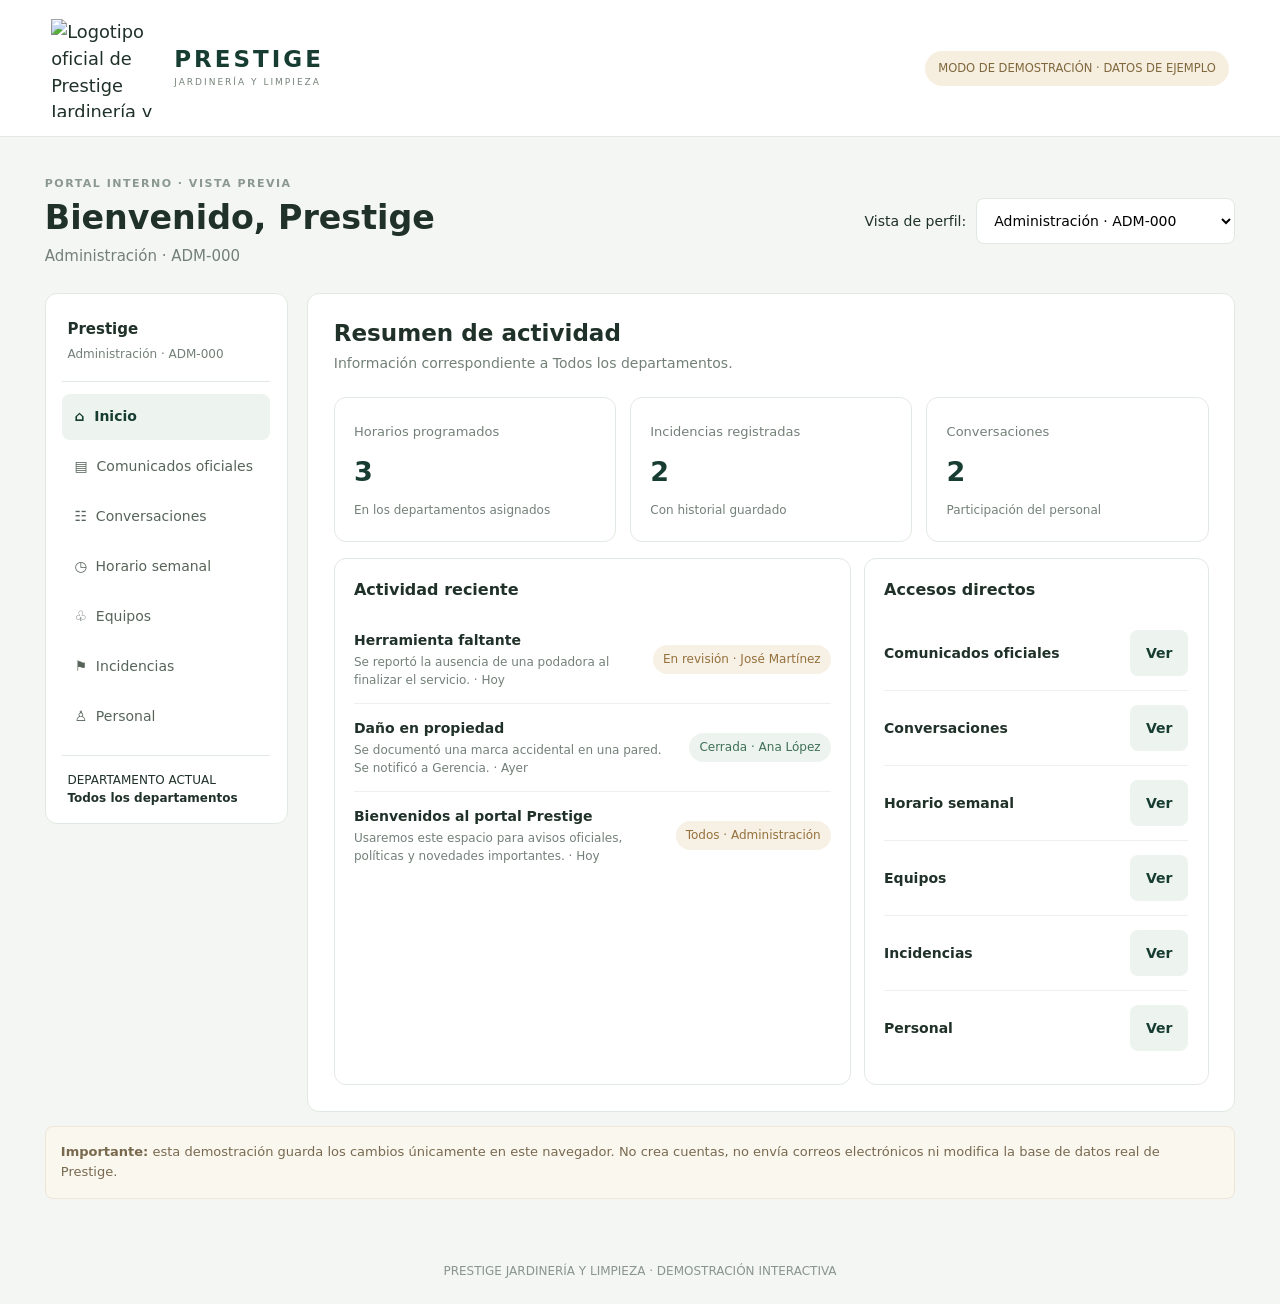
==== demo.html @ c3194d5d "Registrar historial de cambios del horario semanal" ====
<!doctype html>
<html lang="es">
<head>
<meta charset="utf-8"><meta name="viewport" content="width=device-width,initial-scale=1">
<meta name="theme-color" content="#173d32">
<link rel="manifest" href="./manifest.webmanifest">
<link rel="icon" type="image/svg+xml" href="./assets/icon.svg">
<link rel="shortcut icon" type="image/svg+xml" href="./assets/icon.svg">
<link rel="apple-touch-icon" href="./assets/icon.svg"><title>Prestige | Demostración interactiva</title>
<style>
.brand-lockup{display:flex;align-items:center;gap:13px;min-width:0}.brand-logo{display:block;width:clamp(110px,8vw,125px);height:clamp(98px,7.2vw,112px);object-fit:contain;flex:0 0 auto}.brand-copy{min-width:0}.brand-copy .brand-name{display:block;font-weight:850;letter-spacing:3px;color:var(--g);font-size:23px;line-height:1.1}.brand-copy small{display:block;font-size:9px;letter-spacing:2px;color:#758278;margin-top:4px}@media(max-width:480px){.brand-lockup{gap:9px}.brand-logo{width:80px;height:74px}.brand-copy .brand-name{font-size:18px;letter-spacing:2px}.brand-copy small{font-size:8px;letter-spacing:1.3px}}
:root{font-family:Inter,system-ui,-apple-system,sans-serif;color:#203129;background:#f3f6f2;--g:#173d32;--g2:#2c604d;--line:#e2e9e2;--muted:#738078}*{box-sizing:border-box}body{margin:0}.top{background:white;border-bottom:1px solid var(--line);padding:15px 4vw;display:flex;align-items:center;justify-content:space-between;gap:15px;position:sticky;top:0;z-index:3}.brand{font-weight:850;letter-spacing:3px;color:var(--g);font-size:21px}.brand small{display:block;font-size:8px;letter-spacing:2px;color:#758278;margin-top:3px}.demo{font-size:11px;color:#80683e;background:#f6efdf;border-radius:20px;padding:8px 12px}.wrap{max-width:1400px;margin:auto;padding:28px 4vw}.hero{display:flex;justify-content:space-between;align-items:center;gap:15px;margin-bottom:22px}.eyebrow{font-size:10px;letter-spacing:1.8px;color:#8b988f;font-weight:750}.hero h1{font-size:clamp(24px,4vw,34px);margin:7px 0}.sub{color:var(--muted);font-size:13px}.profile{display:flex;gap:8px;align-items:center}.profile select,button,input,textarea{font:inherit}.profile select{padding:10px;border:1px solid var(--line);border-radius:8px;background:white}.layout{display:grid;grid-template-columns:230px 1fr;gap:18px}.side,.main,.card{background:white;border:1px solid var(--line);border-radius:12px}.side{padding:15px;height:max-content;position:sticky;top:85px}.person{padding:8px 5px 18px;border-bottom:1px solid var(--line);margin-bottom:12px}.person b,.person small{display:block}.person small{color:var(--muted);font-size:11px;margin-top:4px}.nav{display:grid;gap:4px}.nav button{border:0;background:white;text-align:left;padding:11px;border-radius:8px;color:#56645a;cursor:pointer;font-size:12px}.nav button.active,.nav button:hover{background:#edf3ee;color:var(--g);font-weight:700}.sidefoot{border-top:1px solid var(--line);padding:15px 5px 0;margin-top:15px;font-size:11px}.main{padding:24px;min-height:620px}.head{display:flex;justify-content:space-between;align-items:flex-start;gap:12px;margin-bottom:20px}.head h2{font-size:21px;margin:0 0 5px}.head p{font-size:12px;color:var(--muted);margin:0}.btn{border:0;border-radius:8px;padding:10px 14px;background:var(--g);color:white;cursor:pointer;font-size:12px;font-weight:650}.btn.alt{background:#edf3ee;color:var(--g)}.stats{display:grid;grid-template-columns:repeat(3,1fr);gap:12px;margin-bottom:15px}.stat,.card{padding:17px}.stat small{font-size:11px;color:var(--muted)}.stat strong{display:block;font-size:27px;margin:8px 0 3px;color:var(--g)}.stat span{font-size:10px;color:var(--muted)}.grid{display:grid;grid-template-columns:1.2fr .8fr;gap:13px}.card h3{font-size:13px;margin:0 0 13px}.row{padding:12px 0;border-top:1px solid #edf1ed;font-size:12px;display:flex;justify-content:space-between;gap:12px;align-items:center}.row:first-of-type{border-top:0}.row small{display:block;color:var(--muted);font-size:10px;margin-top:4px}.tag{font-size:10px;background:#edf3ee;color:#3e7056;border-radius:20px;padding:5px 8px;white-space:nowrap}.tag.gold{background:#f7f0e4;color:#94713d}.notice{padding:13px;background:#faf7ef;border:1px solid #eee6d7;border-radius:8px;color:#78694f;font-size:11px;line-height:1.5;margin-top:14px}.empty{padding:30px;text-align:center;color:var(--muted);border:1px dashed var(--line);border-radius:9px;font-size:12px}.table{width:100%;border-collapse:collapse;font-size:12px}.table th,.table td{text-align:left;padding:12px 8px;border-bottom:1px solid var(--line)}.table th{font-size:10px;color:var(--muted)}.modal{position:fixed;inset:0;background:#14271e77;display:none;place-items:center;padding:18px;z-index:5}.modal.show{display:grid}.dialog{width:min(520px,100%);background:white;border-radius:14px;padding:22px;max-height:90vh;overflow:auto}.dialog h3{margin:0 0 15px}.field{display:grid;gap:6px;margin:12px 0}.field label{font-size:11px;font-weight:700}.field input,.field select,.field textarea{padding:11px;border:1px solid var(--line);border-radius:8px;width:100%;background:white}.field textarea{min-height:90px}.actions{display:flex;justify-content:flex-end;gap:8px;margin-top:18px}.hint{font-size:10px;color:var(--muted)}.announcement-image{display:block;width:min(100%,520px);max-height:320px;object-fit:contain;object-position:left center;border-radius:9px;margin-top:10px;border:1px solid var(--line)}.mobilebar{display:none}footer{text-align:center;color:#89958d;font-size:10px;padding:24px}
@media(max-width:800px){.layout{grid-template-columns:1fr}.side{position:static;padding:10px}.person,.sidefoot{display:none}.nav{display:flex;overflow:auto}.nav button{white-space:nowrap}.main{padding:17px}.grid{grid-template-columns:1fr}.hero{align-items:flex-start;flex-direction:column}.profile{width:100%;flex-wrap:wrap}.profile select{flex:1}.stats{gap:7px}.stat{padding:12px}.stat strong{font-size:22px}}
@media(max-width:480px){.top{padding:13px 17px}.brand{font-size:18px}.wrap{padding:20px 12px}.stats{grid-template-columns:1fr 1fr}.stats .stat:last-child{grid-column:span 2}.head{flex-direction:column}.head .btn{width:100%}.table{min-width:560px}.tablebox{overflow:auto}}

/* Ajustes de experiencia móvil */
html{width:100%;overflow-x:hidden;scroll-behavior:smooth}
body{width:100%;min-width:320px;overflow-x:hidden;-webkit-text-size-adjust:100%}
button,select,input,textarea{touch-action:manipulation}
button,.btn,.nav button,select{min-height:42px}
.wrap,.layout,.main,.side,.card,.grid,.stats{min-width:0}
.main{overflow:hidden}
.tablebox{max-width:100%;overflow-x:auto;-webkit-overflow-scrolling:touch}
.table{white-space:nowrap}
@media(max-width:800px){
 .top{padding:12px 18px;min-height:62px}
 .demo{font-size:9px;padding:7px 9px;text-align:center;line-height:1.25}
 .wrap{padding:20px 16px}
 .hero{gap:14px;margin-bottom:16px}
 .hero>div:first-child{min-width:0}
 .hero h1{font-size:clamp(23px,6vw,30px);line-height:1.15}
 .sub{font-size:12px;line-height:1.45}
 .profile{display:grid;grid-template-columns:auto minmax(0,1fr);gap:7px;width:100%}
 .profile label{font-size:12px;font-weight:650}
 .profile select{width:100%;min-width:0;min-height:44px}
 .layout{display:flex;flex-direction:column;gap:12px}
 .side{position:sticky;top:61px;z-index:2;padding:8px;border-radius:10px;box-shadow:0 3px 12px #173d3210}
 .nav{display:flex;gap:6px;overflow-x:auto;overflow-y:hidden;padding:1px 1px 4px;scrollbar-width:none;-webkit-overflow-scrolling:touch;overscroll-behavior-x:contain}
 .nav::-webkit-scrollbar{display:none}
 .nav button{flex:0 0 auto;white-space:nowrap;padding:10px 12px;min-height:42px;font-size:12px;scroll-snap-align:start}
 .main{padding:17px;border-radius:10px;min-height:0}
 .head{gap:10px;margin-bottom:16px}
 .head h2{font-size:19px;line-height:1.25}
 .head p{line-height:1.45}
 .stats{grid-template-columns:repeat(2,minmax(0,1fr));gap:8px}
 .stat{padding:13px;min-width:0}
 .stat strong{font-size:23px}
 .grid{grid-template-columns:minmax(0,1fr);gap:10px}
 .card{padding:14px}
 .row{align-items:flex-start;flex-wrap:wrap}
 .notice{line-height:1.55}
}
@media(max-width:480px){
 .top{gap:8px;padding:10px 13px;min-height:58px}
 .brand{font-size:17px;letter-spacing:2px;white-space:nowrap}
 .brand small{font-size:7px;letter-spacing:1.4px}
 .demo{max-width:148px;font-size:8px;letter-spacing:.1px}
 .wrap{padding:16px 11px}
 .eyebrow{font-size:9px;letter-spacing:1.3px}
 .hero h1{font-size:24px}
 .profile{grid-template-columns:1fr;gap:5px}
 .profile select{font-size:13px}
 .side{top:57px;padding:7px}
 .nav button{font-size:11px;padding:9px 11px;min-height:40px}
 .main{padding:14px}
 .head{flex-direction:column;align-items:stretch}
 .head .btn{width:100%;min-height:44px}
 .stats{grid-template-columns:repeat(2,minmax(0,1fr))}
 .stats .stat:last-child{grid-column:1/-1}
 .stat strong{font-size:21px}
 .stat small,.stat span{font-size:10px}
 .card h3{font-size:13px}
 .row{font-size:12px;gap:8px}
 .tag{white-space:normal;text-align:center}
 .empty{padding:22px 13px;line-height:1.5}
 .dialog{padding:17px;max-height:88dvh}
 .field input,.field select,.field textarea{font-size:16px;min-height:44px}
 .actions{position:sticky;bottom:-17px;background:white;padding:10px 0 2px;flex-wrap:wrap}
 .actions button{flex:1;min-height:44px}
 footer{padding:18px 12px;line-height:1.5}
}
@media(max-width:360px){
 .brand-logo{width:70px;height:66px}
 .demo{max-width:122px}
 .brand{font-size:15px}
 .wrap{padding-left:9px;padding-right:9px}
 .main{padding:12px}
 .stat{padding:11px}
 .nav button{padding:8px 10px}
}

/* Tipografía fluida y distribución adaptable en todos los dispositivos */
:root{font-size:clamp(16px,calc(15px + .22vw),19px)}
body{font-size:1rem;line-height:1.5}
.top{padding:clamp(14px,1.5vw,22px) clamp(18px,4vw,64px)}
.brand{font-size:clamp(21px,1.8vw,27px);letter-spacing:clamp(2px,.25vw,3px)}
.brand small{font-size:clamp(9px,.75vw,11px);letter-spacing:clamp(1.2px,.15vw,2px)}
.demo{font-size:clamp(11px,.9vw,13px);padding:9px 13px}
.wrap{width:min(100%,1680px);padding:clamp(22px,3vw,48px) clamp(16px,3.5vw,56px);margin-inline:auto}
.eyebrow{font-size:clamp(11px,.85vw,13px);letter-spacing:1.5px}
.hero{gap:clamp(16px,2vw,28px);margin-bottom:clamp(20px,2vw,30px)}
.hero h1{font-size:clamp(28px,2.6vw,42px);line-height:1.15}
.sub{font-size:clamp(15px,1.05vw,17px);line-height:1.5}
.profile{gap:10px}
.profile label{font-size:clamp(14px,.95vw,16px)}
.profile select{font-size:clamp(14px,.95vw,16px);padding:11px 13px;min-height:46px}
.layout{grid-template-columns:minmax(220px,clamp(230px,19vw,290px)) minmax(0,1fr);gap:clamp(14px,1.5vw,24px)}
.side{padding:clamp(14px,1.3vw,20px);top:90px}
.person b{font-size:clamp(15px,1vw,17px)}
.person small,.sidefoot{font-size:clamp(12px,.85vw,14px)}
.nav button{font-size:clamp(14px,.95vw,16px);padding:12px;min-height:46px}
.main{padding:clamp(20px,2vw,32px);min-height:620px}
.head{margin-bottom:clamp(18px,1.8vw,26px)}
.head h2{font-size:clamp(23px,1.8vw,30px);line-height:1.25}
.head p{font-size:clamp(14px,1vw,16px);line-height:1.5}
.btn{font-size:clamp(14px,.95vw,16px);padding:11px 16px;min-height:46px}
.stats{gap:clamp(10px,1.1vw,16px);margin-bottom:clamp(14px,1.2vw,20px)}
.stat,.card{padding:clamp(15px,1.5vw,23px)}
.stat small{font-size:clamp(13px,.9vw,15px)}
.stat strong{font-size:clamp(27px,2vw,36px)}
.stat span{font-size:clamp(12px,.82vw,14px);line-height:1.4}
.card h3{font-size:clamp(16px,1.1vw,19px);margin-bottom:14px}
.row{font-size:clamp(14px,.98vw,16px);padding:14px 0;line-height:1.45}
.row small{font-size:clamp(12px,.85vw,14px);line-height:1.45}
.tag{font-size:clamp(12px,.82vw,14px);padding:6px 10px}
.notice{font-size:clamp(13px,.9vw,15px);line-height:1.6;padding:15px}
.empty{font-size:clamp(14px,.95vw,16px);line-height:1.55}
.table{font-size:clamp(14px,.95vw,16px)}
.table th{font-size:clamp(12px,.82vw,14px)}
.table th,.table td{padding:13px 10px}
.field label{font-size:clamp(13px,.9vw,15px)}
.field input,.field select,.field textarea{font-size:16px;min-height:46px;padding:12px}
.hint{font-size:12px}
.dialog{padding:clamp(20px,2vw,30px)}
.dialog h3{font-size:clamp(20px,1.5vw,25px)}
footer{font-size:12px;line-height:1.5}
@media(min-width:1400px){.layout{grid-template-columns:280px minmax(0,1fr)}.main{padding:32px}.grid{gap:18px}}
@media(max-width:800px){
 .wrap{padding:22px 18px}.layout{display:flex;flex-direction:column;gap:13px}
 .side{top:61px;padding:9px}.nav button{font-size:14px;min-height:44px;padding:10px 13px}
 .main{padding:clamp(17px,3vw,24px)}.hero h1{font-size:clamp(27px,5vw,34px)}
 .sub{font-size:15px}.head h2{font-size:clamp(22px,4vw,27px)}.head p{font-size:14px}
 .stats{gap:10px}.stat{padding:15px}.stat small{font-size:13px}
 .stat strong{font-size:clamp(25px,4vw,31px)}.stat span{font-size:12px}
 .grid{grid-template-columns:minmax(0,1fr);gap:12px}.card h3{font-size:16px}
 .row{font-size:14px}.row small{font-size:13px}.notice{font-size:14px}
}
@media(max-width:480px){
 .top{padding:11px 13px;min-height:60px}.brand{font-size:18px}.brand small{font-size:8px}
 .demo{font-size:10px;max-width:155px;padding:7px 9px}.wrap{padding:18px 12px}
 .hero h1{font-size:27px}.eyebrow{font-size:10px}.sub{font-size:15px}
 .profile label{font-size:14px}.profile select{font-size:16px;min-height:46px}
 .side{top:59px}.nav button{font-size:13px;min-height:44px;padding:9px 12px}
 .main{padding:16px}.head h2{font-size:23px}.head p{font-size:14px}
 .btn{font-size:14px;min-height:46px}.stats{grid-template-columns:repeat(2,minmax(0,1fr))}
 .stats .stat:last-child{grid-column:1/-1}.stat{padding:14px}
 .stat small{font-size:13px}.stat strong{font-size:26px}.stat span{font-size:12px}
 .card{padding:15px}.card h3{font-size:16px}.row{font-size:14px;gap:9px}
 .row small{font-size:13px}.tag{font-size:12px}.notice{font-size:13px}
 .table{font-size:13px;min-width:600px}.table th{font-size:12px}
 .field label{font-size:14px}.field input,.field select,.field textarea{font-size:16px}
 .dialog h3{font-size:21px}footer{font-size:11px}
}
@media(max-width:360px){.wrap{padding-inline:9px}.brand{font-size:16px}.demo{font-size:9px;max-width:130px}.main{padding:13px}.hero h1{font-size:25px}.stat{padding:12px}}

</style>
</head>
<body>
<div id="update-banner" role="status" aria-live="polite" style="display:none;position:fixed;left:12px;right:12px;bottom:12px;z-index:20;background:#173d32;color:#fff;padding:14px 16px;border-radius:12px;box-shadow:0 8px 28px #0003;align-items:center;justify-content:space-between;gap:12px;font:600 14px/1.4 system-ui"><span>Hay una nueva versión de Prestige disponible.</span><button id="apply-update" type="button" style="border:0;border-radius:8px;padding:10px 13px;background:#f3f2ea;color:#173d32;font-weight:750;white-space:nowrap">Actualizar</button></div>
<header class="top"><div class="brand-lockup"><img class="brand-logo" src="https://static.wixstatic.com/media/ed3d67_322c2e952aa74fa39f0e2e52d5ac2a7e~mv2.png/v1/fill/w_519,h_390,al_c,q_85,enc_avif,quality_auto/prestige_landscaping_and_cleaning_logo.png" alt="Logotipo oficial de Prestige Jardinería y Limpieza" decoding="async"><div class="brand-copy"><span class="brand-name">PRESTIGE</span><small>JARDINERÍA Y LIMPIEZA</small></div></div><span class="demo">MODO DE DEMOSTRACIÓN · DATOS DE EJEMPLO</span></header>
<div class="wrap">
<section class="hero"><div><div class="eyebrow">PORTAL INTERNO · VISTA PREVIA</div><h1 id="greeting">Bienvenido a Prestige</h1><div class="sub" id="subtitle">Operaciones y comunicación del equipo en un solo lugar.</div></div>
<div class="profile"><label for="profile">Vista de perfil:</label><select id="profile"><option value="admin">Administración · ADM-000</option><option value="manager-land">Gerencia · Jardinería</option><option value="manager-clean">Gerencia · Limpieza</option><option value="super-land">Supervisor · Jardinería</option><option value="super-clean">Supervisor · Limpieza</option><option value="employee-land">Empleado · Jardinería</option><option value="employee-clean">Empleado · Limpieza</option><option value="employee-both">Empleado autorizado · Ambos</option></select></div></section>
<div class="layout"><aside class="side"><div class="person"><b id="person-name">Prestige</b><small id="person-role">Administración · ADM-000</small></div><nav class="nav" id="nav"></nav><div class="sidefoot">DEPARTAMENTO ACTUAL<br><b id="dept-label">Todos los departamentos</b></div></aside><main class="main" id="view" aria-live="polite"></main></div>
<div class="notice"><b>Importante:</b> esta demostración guarda los cambios únicamente en este navegador. No crea cuentas, no envía correos electrónicos ni modifica la base de datos real de Prestige.</div>
</div><footer>PRESTIGE JARDINERÍA Y LIMPIEZA · DEMOSTRACIÓN INTERACTIVA</footer>
<div class="modal" id="modal"><form class="dialog" id="record-form"><h3 id="modal-title">Nuevo registro</h3><div id="fields"></div><div class="actions"><button type="button" class="btn alt" id="cancel">Cancelar</button><button class="btn" type="submit">Guardar en la demostración</button></div></form></div>
<script>
const $=id=>document.getElementById(id);
const modules=[["inicio","⌂","Inicio"],["comunicados","▤","Comunicados oficiales"],["conversaciones","☷","Conversaciones"],["turnos","◷","Horario semanal"],["equipos","♧","Equipos"],["incidencias","⚑","Incidencias"],["personal","♙","Personal"]];
const profiles={
 admin:{name:"Prestige",role:"Administración",number:"ADM-000",dept:"Todos los departamentos",depts:["Jardinería","Limpieza"],views:modules.map(x=>x[0])},
 "manager-land":{name:"María González",role:"Gerencia",number:"GER-001",dept:"Jardinería",depts:["Jardinería"],views:["inicio","comunicados","conversaciones","turnos","equipos","incidencias"]},
 "manager-clean":{name:"Carlos Rivera",role:"Gerencia",number:"GER-002",dept:"Limpieza",depts:["Limpieza"],views:["inicio","comunicados","conversaciones","turnos","equipos","incidencias"]},
 "super-land":{name:"José Martínez",role:"Supervisor",number:"SUP-001",dept:"Jardinería",depts:["Jardinería"],views:["inicio","comunicados","conversaciones","turnos","equipos","incidencias"]},
 "super-clean":{name:"Ana López",role:"Supervisor",number:"SUP-002",dept:"Limpieza",depts:["Limpieza"],views:["inicio","comunicados","conversaciones","turnos","equipos","incidencias"]},
 "employee-land":{name:"Luis Pérez",role:"Empleado",number:"EMP-001",dept:"Jardinería",depts:["Jardinería"],views:["inicio","comunicados","conversaciones","turnos","equipos","incidencias"]},
 "employee-clean":{name:"Sofía Torres",role:"Empleado",number:"EMP-002",dept:"Limpieza",depts:["Limpieza"],views:["inicio","comunicados","conversaciones","turnos","equipos","incidencias"]},
 "employee-both":{name:"Miguel Díaz",role:"Empleado autorizado",number:"EMP-003",dept:"Jardinería + Limpieza",depts:["Jardinería","Limpieza"],views:["inicio","comunicados","conversaciones","turnos","equipos","incidencias"]}
};
const seed={
 comunicados:[
 {id:1,dept:"Todos",title:"Bienvenidos al portal Prestige",body:"Usaremos este espacio para avisos oficiales, políticas y novedades importantes.",date:"Hoy",by:"Administración"},
 {id:2,dept:"Jardinería",title:"Preparación de equipos",body:"Revisar herramientas y equipo antes de salir a los servicios.",date:"Hoy",by:"Administración"},
 {id:3,dept:"Limpieza",title:"Lista de suministros",body:"Confirmar los suministros necesarios antes del primer servicio.",date:"Ayer",by:"Administración"}],
 conversaciones:[
 {id:1,dept:"Jardinería",title:"Rutas de esta semana",body:"¿Alguien tiene sugerencias para organizar mejor las rutas?",date:"Hoy",by:"José Martínez"},
 {id:2,dept:"Limpieza",title:"Productos para superficies",body:"Compartamos recomendaciones y experiencias del equipo.",date:"Ayer",by:"Ana López"}],
 turnos:[
 {id:1,code:"TUR-2026-001",dept:"Jardinería",title:"Residencia Green",date:"2026-11-25",time:"08:00",team:"Equipo Norte",status:"Programado"},
 {id:2,code:"TUR-2026-002",dept:"Limpieza",title:"Oficinas Central",date:"2026-11-25",time:"09:00",team:"Equipo Limpieza A",status:"Programado"},
 {id:3,code:"TUR-2026-003",dept:"Jardinería",title:"Complejo Oak",date:"2026-11-26",time:"07:30",team:"Equipo Sur",status:"Programado"}],
 equipos:[
 {id:1,dept:"Jardinería",title:"Equipo Norte",body:"Supervisor: José Martínez · 4 integrantes"},
 {id:2,dept:"Jardinería",title:"Equipo Sur",body:"Supervisor: Roberto Cruz · 3 integrantes"},
 {id:3,dept:"Limpieza",title:"Equipo Limpieza A",body:"Supervisora: Ana López · 3 integrantes"}],
 incidencias:[
 {id:1,dept:"Jardinería",title:"Herramienta faltante",body:"Se reportó la ausencia de una podadora al finalizar el servicio.",date:"Hoy",status:"En revisión",by:"José Martínez"},
 {id:2,dept:"Limpieza",title:"Daño en propiedad",body:"Se documentó una marca accidental en una pared. Se notificó a Gerencia.",date:"Ayer",status:"Cerrada",by:"Ana López"}],
 personal:[
 {id:1,number:"ADM-000",name:"Prestige",role:"Administración",dept:"Todos",status:"Activo"},
 {id:2,number:"GER-001",name:"María González",role:"Gerencia",dept:"Jardinería",status:"Activo"},
 {id:3,number:"GER-002",name:"Carlos Rivera",role:"Gerencia",dept:"Limpieza",status:"Activo"},
 {id:4,number:"SUP-001",name:"José Martínez",role:"Supervisor",dept:"Jardinería",status:"Activo"},
 {id:5,number:"SUP-002",name:"Ana López",role:"Supervisor",dept:"Limpieza",status:"Activo"},
 {id:6,number:"EMP-001",name:"Luis Pérez",role:"Empleado",dept:"Jardinería",status:"Activo"},
 {id:7,number:"EMP-002",name:"Sofía Torres",role:"Empleado",dept:"Limpieza",status:"Activo"},
 {id:8,number:"EMP-003",name:"Miguel Díaz",role:"Empleado autorizado",dept:"Ambos",status:"Activo"}]
};
const cloneSeed=()=>JSON.parse(JSON.stringify(seed));
let db;
try{
 const stored=JSON.parse(localStorage.getItem("prestige-demo-db")||"null");
 db=stored&&typeof stored==="object"?{...cloneSeed(),...stored}:cloneSeed();
 for(const key of Object.keys(seed))if(!Array.isArray(db[key]))db[key]=cloneSeed()[key];
 if(!Array.isArray(db.horarioSemanal))db.horarioSemanal=[];
 if(!Array.isArray(db.historialHorarios))db.historialHorarios=[];
}catch{db=cloneSeed()}
let active="inicio",pendingType=null;
let scheduleWeekStart=(()=>{const d=new Date();const day=(d.getDay()+6)%7;d.setDate(d.getDate()-day);d.setHours(0,0,0,0);return d})();
const p=()=>profiles[$("profile").value];
const esc=s=>String(s??"").replace(/[&<>"']/g,c=>({"&":"&amp;","<":"&lt;",">":"&gt;",'"':"&quot;","'":"&#39;"}[c]));
const visible=(item)=>item.dept==="Todos"||p().depts.includes(item.dept);
function save(){try{localStorage.setItem("prestige-demo-db",JSON.stringify(db))}catch{alert("El navegador no permitió guardar los cambios. Puedes continuar viendo la demostración, pero los datos no se conservarán.")}}
function allowed(){return p().views}
function renderNav(){$("nav").innerHTML=modules.filter(m=>allowed().includes(m[0])).map(m=>'<button class="'+(active===m[0]?"active":"")+'" data-page="'+m[0]+'">'+m[1]+' &nbsp;'+m[2]+'</button>').join("");}
function header(title,desc,action=""){return '<div class="head"><div><h2>'+title+'</h2><p>'+desc+'</p></div>'+action+'</div>'}
function rows(items,kind){if(!items.length)return '<div class="empty">Todavía no hay registros para mostrar.</div>';return items.map(x=>'<div class="row"><span><b>'+esc(x.title||x.name)+'</b><small>'+esc(x.body||x.number||"")+(x.date?" · "+esc(x.date):"")+'</small>'+(x.image?'<img class="announcement-image" src="'+esc(x.image)+'" alt="Imagen adjunta al comunicado" loading="lazy">':"")+'</span><span class="tag '+(x.status==="Cerrada"?"":"gold")+'">'+esc(x.status||x.dept||"")+(x.by?' · '+esc(x.by):"")+'</span></div>').join("")}
function conversationRows(items){
 if(!items.length)return '<div class="empty">Todavía no hay conversaciones en este departamento. ¡Inicia la primera!</div>';
 return items.map(x=>{
  const likes=Array.isArray(x.likes)?x.likes:[];
  const comments=Array.isArray(x.comments)?x.comments:[];
  const liked=likes.includes(p().number);
  return '<article class="card" style="margin-bottom:14px"><div style="display:flex;justify-content:space-between;gap:10px;flex-wrap:wrap"><div><h3 style="margin:0 0 5px">'+esc(x.title)+'</h3><small>'+esc(x.by||"Miembro del equipo")+' · '+esc(x.date||"")+' · '+esc(x.dept)+'</small></div><span class="tag">'+esc(x.dept)+'</span></div><p style="margin:12px 0">'+esc(x.body)+'</p><div style="display:flex;gap:9px;align-items:center;flex-wrap:wrap"><button type="button" class="btn alt" data-conv-like="'+x.id+'" aria-pressed="'+liked+'">'+(liked?'♥':'♡')+' Me gusta · '+likes.length+'</button><button type="button" class="btn alt" data-comment-open="'+x.id+'">Comentar · '+comments.length+'</button></div><div style="margin-top:13px">'+(comments.length?comments.map(c=>'<div class="row" style="margin:7px 0"><div><b>'+esc(c.by)+'</b><small>'+esc(c.date||"")+'</small><p style="margin:7px 0 0">'+esc(c.body)+'</p></div></div>').join(""):'<small class="hint">Todavía no hay comentarios. ¡Sé el primero en participar!</small>')+'</div><form data-comment-form="'+x.id+'" style="display:none;margin-top:12px"><div class="field"><label for="comment-'+x.id+'">Tu comentario</label><textarea id="comment-'+x.id+'" required placeholder="Escribe tu respuesta a esta conversación..."></textarea></div><button type="submit" class="btn">Publicar comentario</button></form></article>';
 }).join("");
}
function incidentRows(items){
 if(!items.length)return '<div class="empty">Todavía no hay incidencias registradas.</div>';
 return items.map(x=>'<article class="row" style="display:block"><div style="display:flex;justify-content:space-between;gap:10px;flex-wrap:wrap"><b>'+esc(x.title)+'</b><span class="tag gold">'+esc(x.status||"Pendiente")+'</span></div><small>Lugar: '+esc(x.location)+' · '+esc(x.date||"")+' · Reportó: '+esc(x.by)+(x.byNumber?' ('+esc(x.byNumber)+')':'')+(x.reporterRole?' · '+esc(x.reporterRole):'')+'</small><p style="margin:9px 0;font-size:13px">'+esc(x.body)+'</p>'+(x.image?'<img class="announcement-image" src="'+esc(x.image)+'" alt="Fotografía de evidencia de la incidencia" loading="lazy">':'')+(x.reviewNote?'<div class="notice"><b>Seguimiento:</b> '+esc(x.reviewNote)+'<br><small>Revisado por '+esc(x.reviewBy||"Supervisor")+'</small></div>':'')+(!p().role.includes("Empleado") && !x.reviewNote?'<div style="margin-top:10px"><button class="btn alt" data-review="'+x.id+'">Agregar seguimiento</button></div>':'')+'</article>').join("");
}
function table(items,cols){if(!items.length)return '<div class="empty">No hay registros disponibles.</div>';return '<div class="tablebox"><table class="table"><thead><tr>'+cols.map(c=>'<th>'+c[1]+'</th>').join("")+'</tr></thead><tbody>'+items.map(x=>'<tr>'+cols.map(c=>'<td>'+esc(x[c[0]])+'</td>').join("")+'</tr>').join("")+'</tbody></table></div>'}

function dateKey(d){const local=new Date(d.getTime()-d.getTimezoneOffset()*60000);return local.toISOString().slice(0,10)}
function weekDays(){return Array.from({length:7},(_,i)=>{const d=new Date(scheduleWeekStart);d.setDate(d.getDate()+i);return d})}
function weekLabel(){const ds=weekDays();return ds[0].toLocaleDateString("es-US",{day:"numeric",month:"short"})+" – "+ds[6].toLocaleDateString("es-US",{day:"numeric",month:"short",year:"numeric"})}
function canManageSchedule(){return p().role==="Administración"||p().role==="Gerencia"}
function scheduleVisible(x){
 const u=p();
 if(u.role==="Administración")return true;
 if(u.role==="Gerencia")return u.depts.includes(x.dept);
 if(u.role==="Supervisor")return x.supervisorNumber===u.number;
 return x.employeeNumber===u.number&&x.published===true;
}
function renderWeeklySchedule(){
 const u=p(),days=weekDays(),start=dateKey(days[0]),end=dateKey(days[6]);
 const records=(db.horarioSemanal||[]).filter(x=>x.date>=start&&x.date<=end&&scheduleVisible(x));
 const manager=canManageSchedule();
 const nav='<div style="display:flex;gap:8px;align-items:center;flex-wrap:wrap;margin:0 0 16px"><button class="btn alt" data-week="-7">← Semana anterior</button><b>'+weekLabel()+'</b><button class="btn alt" data-week="7">Semana siguiente →</button></div>';
 const actions=manager?'<div style="display:flex;gap:8px;flex-wrap:wrap"><button class="btn alt" data-copy-week="1">Copiar semana anterior</button><button class="btn" data-new="horario">+ Asignar día</button><button class="btn" data-publish-week="1">Publicar horario</button></div>':"";
 const intro=manager?"Asigna días de trabajo y descanso, Equipo, supervisor y horas. Publica para que cada empleado vea únicamente su propio horario.":u.role==="Supervisor"?"Consulta los días y turnos de los empleados asignados a tus equipos.":"Aquí puedes consultar únicamente tus días, horas, Equipo y supervisor asignado.";
 const body=days.map(d=>{
  const key=dateKey(d),list=records.filter(x=>x.date===key);
  if(!list.length)return '<div class="row"><span><b>'+d.toLocaleDateString("es-US",{weekday:"long",day:"numeric",month:"short"})+'</b><small>Sin asignación publicada</small></span><span class="tag gold">Sin horario</span></div>';
  return list.map(x=>'<div class="row"><span><b>'+d.toLocaleDateString("es-US",{weekday:"long",day:"numeric",month:"short"})+' · '+esc(x.employeeName)+'</b><small>'+(x.status==="Descansa"?"Día de descanso":esc(x.startTime||"—")+" a "+esc(x.endTime||"—"))+' · '+esc(x.team||"Sin equipo")+' · Supervisor: '+esc(x.supervisorName||"Sin asignar")+'</small></span><span class="tag '+(x.status==="Descansa"?"gold":"")+'">'+esc(x.status)+(x.published?" · Publicado":" · Borrador")+'</span></div>').join("");
 }).join("");
 return header("Horario semanal",intro,actions)+nav+'<section class="card"><h3>Programación de '+weekLabel()+'</h3>'+body+'</section><div class="notice">'+(manager?"Los cambios quedan guardados en esta demostración. Solo al publicar estarán visibles para el empleado. Se conserva un registro de quién hizo cada asignación.":u.role==="Supervisor"?"Solo aparecen asignaciones de los equipos que tienes a cargo. No puedes modificar el horario oficial.":"Los horarios y cambios publicados son privados para cada empleado.")+'</div>';
}
function openScheduleForm(){
 pendingType="horario";
 const u=p(),dept=u.role==="Administración"?["Jardinería","Limpieza"]:u.depts;
 const people=db.personal.filter(x=>x.role.includes("Empleado")&&(x.dept==="Ambos"||dept.includes(x.dept)));
 const teams=db.equipos.filter(x=>dept.includes(x.dept));
 const supervisors=db.personal.filter(x=>x.role==="Supervisor"&&dept.includes(x.dept));
 const opts=a=>a.map(x=>'<option value="'+esc(x.number||x.title)+'">'+esc(x.name||x.title)+'</option>').join("");
 $("modal-title").textContent="Asignar día de trabajo o descanso";
 $("fields").innerHTML='<div class="field"><label for="f-dept">Departamento</label><select id="f-dept">'+dept.map(x=>'<option>'+esc(x)+'</option>').join("")+'</select></div><div class="field"><label for="f-employee">Empleado</label><select id="f-employee" required>'+opts(people)+'</select></div><div class="field"><label for="f-date">Día</label><input id="f-date" type="date" required value="'+dateKey(scheduleWeekStart)+'"></div><div class="field"><label for="f-status">Asignación</label><select id="f-status"><option>Trabaja</option><option>Descansa</option></select></div><div class="field"><label for="f-team">Equipo</label><select id="f-team"><option value="">Sin asignar</option>'+opts(teams)+'</select></div><div class="field"><label for="f-supervisor">Supervisor</label><select id="f-supervisor"><option value="">Sin asignar</option>'+opts(supervisors)+'</select></div><div class="field"><label for="f-start">Hora de entrada</label><input id="f-start" type="time" value="08:00"></div><div class="field"><label for="f-end">Hora de salida</label><input id="f-end" type="time" value="16:00"></div><p class="hint">Los días de descanso no requieren horas ni Equipo. Los cambios se guardan como borrador hasta publicar.</p>';
 $("modal").classList.add("show");
}

function render(){
 const u=p(),dept=u.dept; $("greeting").textContent="Bienvenido, "+u.name;$("subtitle").textContent=u.role+" · "+u.number;$("person-name").textContent=u.name;$("person-role").textContent=u.role+" · "+u.number;$("dept-label").textContent=dept;renderNav();
 const count=k=>db[k].filter(visible).length;
 let html="";
 if(active==="inicio"){
 html=header("Resumen de actividad","Información correspondiente a "+dept+".")+
 '<div class="stats"><div class="card stat"><small>Horarios programados</small><strong>'+count("turnos")+'</strong><span>En los departamentos asignados</span></div><div class="card stat"><small>Incidencias registradas</small><strong>'+count("incidencias")+'</strong><span>Con historial guardado</span></div><div class="card stat"><small>Conversaciones</small><strong>'+count("conversaciones")+'</strong><span>Participación del personal</span></div></div>'+
 '<div class="grid"><section class="card"><h3>Actividad reciente</h3>'+rows([...db.incidencias.filter(visible).slice(0,2),...db.comunicados.filter(visible).slice(0,1)],"")+'</section><section class="card"><h3>Accesos directos</h3>'+modules.filter(m=>allowed().includes(m[0])&&m[0]!=="inicio").map(m=>'<div class="row"><b>'+m[2]+'</b><button class="btn alt" data-page="'+m[0]+'">Ver</button></div>').join("")+'</section></div>';
 }else if(active==="comunicados"){
 html=header("Comunicados oficiales","Avisos oficiales publicados por Administración y Gerencia.",["Administración","Gerencia"].includes(u.role)?'<button class="btn" data-new="comunicados">+ Publicar comunicado</button>':"")+'<section class="card"><h3>Panel de comunicados</h3>'+rows(db.comunicados.filter(visible))+'</section><div class="notice">Este módulo es independiente de Conversaciones. Administración y Gerencia pueden publicar comunicados oficiales.</div>';
 }else if(active==="conversaciones"){
 html=header("Conversaciones del personal","Haz preguntas, comenta y comparte ideas con tu departamento.",'<button class="btn" data-new="conversaciones">+ Nueva conversación</button>')+'<section class="card"><h3>Conversaciones y colaboración · '+esc(dept)+'</h3>'+conversationRows(db.conversaciones.filter(visible))+'</section><div class="notice">Las conversaciones y sus comentarios son independientes de los comunicados oficiales.</div>';
 }else if(active==="turnos"){
 html=renderWeeklySchedule();
 }else if(active==="equipos"){
 html=header("Equipos de trabajo","Organización de los equipos por departamento.",allowed().includes("personal")?'<button class="btn" data-new="equipos">+ Crear equipo</button>':"")+'<section class="card"><h3>Equipos asignados</h3>'+rows(db.equipos.filter(visible))+'</section>';
 }else if(active==="incidencias"){
 html=header("Incidencias","Reportes con fotografía obligatoria y ubicación del incidente.",'<button class="btn" data-new="incidencias">+ Registrar incidencia</button>')+'<section class="card"><h3>Historial de incidencias</h3>'+incidentRows(db.incidencias.filter(visible))+'</section><div class="notice">Los reportes creados por empleados quedan identificados para que el supervisor pueda revisarlos y agregar seguimiento. En esta demostración, los avisos a Gerencia y Administración son simulados.</div>';
 }else if(active==="personal"){
 html=header("Administración de personal","Vista general de funciones y departamentos.")+'<section class="card"><h3>Directorio de ejemplo</h3>'+table(db.personal,[["number","Número"],["name","Nombre"],["role","Rol"],["dept","Departamento"],["status","Estado"]])+'</section><div class="notice">En el portal real, Administración gestionará invitaciones y permisos. Aquí no se envían invitaciones.</div>';
 }
 $("view").innerHTML=html;
}
function openForm(type){
 pendingType=type;const fields={
 comunicados:[["title","Título","text"],["body","Contenido","textarea"],["image","Imagen (opcional)","file"],["dept","Departamento","select"]],
 conversaciones:[["title","Tema","text"],["body","Mensaje inicial","textarea"]],
 turnos:[["title","Servicio o cliente o cliente","text"],["date","Fecha","date"],["time","Hora","time"],["team","Equipo asignado","text"],["dept","Departamento","select"]],
 equipos:[["title","Nombre del equipo","text"],["body","Supervisor e integrantes","text"],["dept","Departamento","select"]],
 incidencias:[["title","Tipo o título de la incidencia","text"],["location","Lugar exacto (dirección, propiedad o área de trabajo)","text"],["body","Descripción detallada","textarea"],["image","Fotografía obligatoria","file"],["dept","Departamento","select"]]
 }[type];
 $("modal-title").textContent=({comunicados:"Publicar comunicado oficial",conversaciones:"Iniciar conversación",turnos:"Crear horario",equipos:"Crear equipo",incidencias:"Registrar incidencia"})[type];
 $("fields").innerHTML=fields.map(([id,label,kind])=>{
  let control="";
  if(kind==="textarea")control='<textarea id="f-'+id+'" required></textarea>';
  else if(kind==="file")control='<input id="f-'+id+'" type="file" accept="image/*" '+(type==="incidencias"?"required":"")+'><small class="hint">'+(type==="incidencias"?"Obligatoria. Adjunta una fotografía clara como evidencia (máximo 8 MB).":"Opcional. La imagen se optimizará para que el comunicado cargue más rápido.")+'</small>';
  else if(kind==="select")control='<select id="f-'+id+'">'+(type==="comunicados"?(p().role==="Administración"?["Todos","Jardinería","Limpieza"]:p().depts):p().depts).map(v=>'<option>'+esc(v)+'</option>').join("")+'</select>';
  else control='<input id="f-'+id+'" type="'+kind+'" required '+(id==="date"?'value="2026-11-28"':"")+'>';
  return '<div class="field"><label for="f-'+id+'">'+label+'</label>'+control+'</div>';
 }).join("")+'<p class="hint">Los datos se guardan únicamente en este navegador.</p>';
 $("modal").classList.add("show");
}
$("record-form").addEventListener("submit",async e=>{
 e.preventDefault();const type=pendingType;const get=id=>$("f-"+id)?.value||"";if(type==="horario"){const dept=get("dept"),employee=db.personal.find(x=>x.number===get("employee")),team=db.equipos.find(x=>x.title===get("team")),supervisor=db.personal.find(x=>x.number===get("supervisor"));if(!employee){alert("Selecciona un empleado.");return}if(!p().depts.includes(dept)&&p().role!=="Administración"){alert("No tienes permiso para este departamento.");return}if(employee.dept!=="Ambos"&&employee.dept!==dept){alert("El empleado seleccionado no pertenece a ese departamento.");return}if(team&&team.dept!==dept){alert("El Equipo seleccionado pertenece a otro departamento.");return}if(supervisor&&supervisor.dept!==dept){alert("El supervisor seleccionado pertenece a otro departamento.");return}const rec={id:Date.now(),dept,employeeNumber:employee.number,employeeName:employee.name,date:get("date"),status:get("status"),team:team?.title||"",supervisorNumber:supervisor?.number||"",supervisorName:supervisor?.name||"",startTime:get("status")==="Descansa"?"":get("start"),endTime:get("status")==="Descansa"?"":get("end"),published:false,createdBy:p().number,createdByName:p().name,updatedAt:new Date().toISOString()};const idx=db.horarioSemanal.findIndex(x=>x.employeeNumber===rec.employeeNumber&&x.date===rec.date);db.historialHorarios.unshift({id:Date.now()+1,employeeNumber:rec.employeeNumber,employeeName:rec.employeeName,date:rec.date,dept:rec.dept,action:idx>=0?"Asignación actualizada":"Asignación creada",by:p().name,byNumber:p().number,role:p().role,at:new Date().toISOString()});if(idx>=0)db.horarioSemanal[idx]=rec;else db.horarioSemanal.unshift(rec);save();$("modal").classList.remove("show");render();return}if(type==="seguimiento"){const item=db.incidencias.find(x=>x.id===Number($("record-form").dataset.reviewId));if(item){item.reviewNote=get("review").trim();item.reviewBy=p().name;item.status=get("status");save()}$("record-form").dataset.reviewId="";$("modal").classList.remove("show");render();return}const dept=get("dept")||p().depts[0];const record={id:Date.now(),dept,title:get("title"),body:get("body"),date:new Date().toLocaleString("es-US"),by:p().name,byNumber:p().number,reporterRole:p().role};
 if(type==="comunicados"||type==="incidencias"){const file=$("f-image")?.files?.[0];if(type==="incidencias"&&!file){alert("Debes adjuntar una fotografía para registrar la incidencia.");return}if(file){if(!file.type.startsWith("image/")){alert("Selecciona un archivo de imagen válido.");return}if(file.size>8*1024*1024){alert("La imagen debe pesar menos de 8 MB.");return}try{record.image=await optimizeAnnouncementImage(file)}catch{alert("No se pudo procesar la imagen. Intenta con otra.");return}}}
 if(type==="turnos"){record.code="TUR-DEMO-"+String(Date.now()).slice(-5);record.date=get("date");record.time=get("time");record.team=get("team");record.status="Programado"}
 if(type==="incidencias"){record.location=get("location").trim();if(!record.location){alert("Indica el lugar exacto donde ocurrió la incidencia.");return}record.status=p().role.includes("Empleado")?"Pendiente de revisión":"En revisión";}
 if(type==="equipos")record.status="Activo";
 if(type==="conversaciones"){record.comments=[];record.likes=[];}db[type].unshift(record);save();$("modal").classList.remove("show");render();
});
function openIncidentReview(id){
 const item=db.incidencias.find(x=>x.id===Number(id));if(!item)return;
 pendingType="seguimiento";$("modal-title").textContent="Seguimiento de incidencia";
 $("fields").innerHTML='<p class="hint">Incidencia: <b>'+esc(item.title)+'</b> · '+esc(item.location)+'</p><div class="field"><label for="f-review">Observaciones del supervisor o de Gerencia</label><textarea id="f-review" required placeholder="Escribe la revisión, las acciones tomadas o los próximos pasos."></textarea></div><div class="field"><label for="f-status">Estado</label><select id="f-status"><option>En revisión</option><option>En seguimiento</option><option>Resuelta</option></select></div>';
 $("record-form").dataset.reviewId=String(item.id);$("modal").classList.add("show");
}
function optimizeAnnouncementImage(file){return new Promise((resolve,reject)=>{const url=URL.createObjectURL(file),img=new Image();img.onload=()=>{const scale=Math.min(1,1400/Math.max(img.width,img.height)),canvas=document.createElement("canvas");canvas.width=Math.round(img.width*scale);canvas.height=Math.round(img.height*scale);const ctx=canvas.getContext("2d");ctx.drawImage(img,0,0,canvas.width,canvas.height);URL.revokeObjectURL(url);resolve(canvas.toDataURL("image/jpeg",.78))};img.onerror=()=>{URL.revokeObjectURL(url);reject(new Error("Imagen inválida"))};img.src=url})}
$("cancel").onclick=()=>$("modal").classList.remove("show");
$("modal").addEventListener("click",e=>{if(e.target===$("modal"))$("modal").classList.remove("show")});
document.addEventListener("click",e=>{
 const page=e.target.closest("[data-page]");if(page){active=page.dataset.page;render();return}
 const like=e.target.closest("[data-conv-like]");if(like){const item=db.conversaciones.find(x=>x.id===Number(like.dataset.convLike));if(item){if(!Array.isArray(item.likes))item.likes=[];const who=p().number;item.likes=item.likes.includes(who)?item.likes.filter(v=>v!==who):[...item.likes,who];save();render()}return}
 const openComment=e.target.closest("[data-comment-open]");if(openComment){const form=document.querySelector('[data-comment-form="'+openComment.dataset.commentOpen+'"]');if(form){form.style.display=form.style.display==="none"?"block":"none";if(form.style.display==="block")form.querySelector("textarea").focus()}return}
 const review=e.target.closest("[data-review]");if(review){openIncidentReview(review.dataset.review);return}
 const week=e.target.closest("[data-week]");if(week){scheduleWeekStart.setDate(scheduleWeekStart.getDate()+Number(week.dataset.week));render();return}
 const copy=e.target.closest("[data-copy-week]");if(copy){if(!canManageSchedule())return;const from=new Date(scheduleWeekStart);from.setDate(from.getDate()-7);const a=dateKey(from),b=dateKey(new Date(from.getTime()+6*86400000));const prior=db.horarioSemanal.filter(x=>x.date>=a&&x.date<=b&&p().depts.includes(x.dept));prior.forEach(x=>{const d=new Date(x.date+"T12:00:00");d.setDate(d.getDate()+7);const y={...x,id:Date.now()+Math.random(),date:dateKey(d),published:false,createdBy:p().number,createdByName:p().name,updatedAt:new Date().toISOString()};const i=db.horarioSemanal.findIndex(z=>z.employeeNumber===y.employeeNumber&&z.date===y.date);if(i>=0)db.horarioSemanal[i]=y;else db.horarioSemanal.push(y)});save();render();alert(prior.length?"Se copió la programación anterior como borrador. Revisa y publícala.":"No hay asignaciones en la semana anterior para copiar.");return}
 const publish=e.target.closest("[data-publish-week]");if(publish){if(!canManageSchedule())return;const a=dateKey(scheduleWeekStart),b=dateKey(weekDays()[6]);let n=0;db.horarioSemanal.forEach(x=>{if(x.date>=a&&x.date<=b&&(p().role==="Administración"||p().depts.includes(x.dept))){x.published=true;x.publishedBy=p().number;x.publishedByName=p().name;x.publishedAt=new Date().toISOString();db.historialHorarios.unshift({id:Date.now()+n,employeeNumber:x.employeeNumber,employeeName:x.employeeName,date:x.date,dept:x.dept,action:"Horario publicado",by:p().name,byNumber:p().number,role:p().role,at:new Date().toISOString()});n++}});save();render();alert(n?"Horario publicado. Los empleados podrán consultar únicamente sus propias asignaciones.":"No hay asignaciones para publicar.");return}
 const add=e.target.closest("[data-new]");if(add){if(add.dataset.new==="horario")openScheduleForm();else openForm(add.dataset.new)}
});
document.addEventListener("submit",e=>{
 const form=e.target.closest("[data-comment-form]");if(!form)return;
 e.preventDefault();const item=db.conversaciones.find(x=>x.id===Number(form.dataset.commentForm));const field=form.querySelector("textarea");const body=field.value.trim();if(!item||!body)return;
 if(!Array.isArray(item.comments))item.comments=[];
 item.comments.push({id:Date.now(),body,by:p().name,byNumber:p().number,date:new Date().toLocaleString("es-US")});
 save();render();
});
$("profile").addEventListener("change",()=>{active="inicio";render()});
render();
</script><!-- Publicación de la corrección de renderizado -->
<script>
/* PRESTIGE_PWA_UPDATE */
if ("serviceWorker" in navigator) {
  let refreshing = false;
  const banner = document.getElementById("update-banner");
  const apply = document.getElementById("apply-update");
  const showUpdate = registration => {
    if (registration.waiting && navigator.serviceWorker.controller) banner.style.display = "flex";
  };
  navigator.serviceWorker.addEventListener("controllerchange", () => {
    if (!refreshing) { refreshing = true; window.location.reload(); }
  });
  window.addEventListener("load", async () => {
    try {
      const registration = await navigator.serviceWorker.register("./sw.js", { scope: "./" });
      showUpdate(registration);
      registration.addEventListener("updatefound", () => {
        const installing = registration.installing;
        if (!installing) return;
        installing.addEventListener("statechange", () => {
          if (installing.state === "installed") showUpdate(registration);
        });
      });
      await registration.update();
      document.addEventListener("visibilitychange", () => {
        if (document.visibilityState === "visible") registration.update().catch(() => {});
      });
      apply.addEventListener("click", () => {
        if (registration.waiting) registration.waiting.postMessage({ type: "SKIP_WAITING" });
      });
    } catch (error) {
      console.warn("No se pudo activar la actualización automática de Prestige.", error);
    }
  });
}
</script>
</body></html>
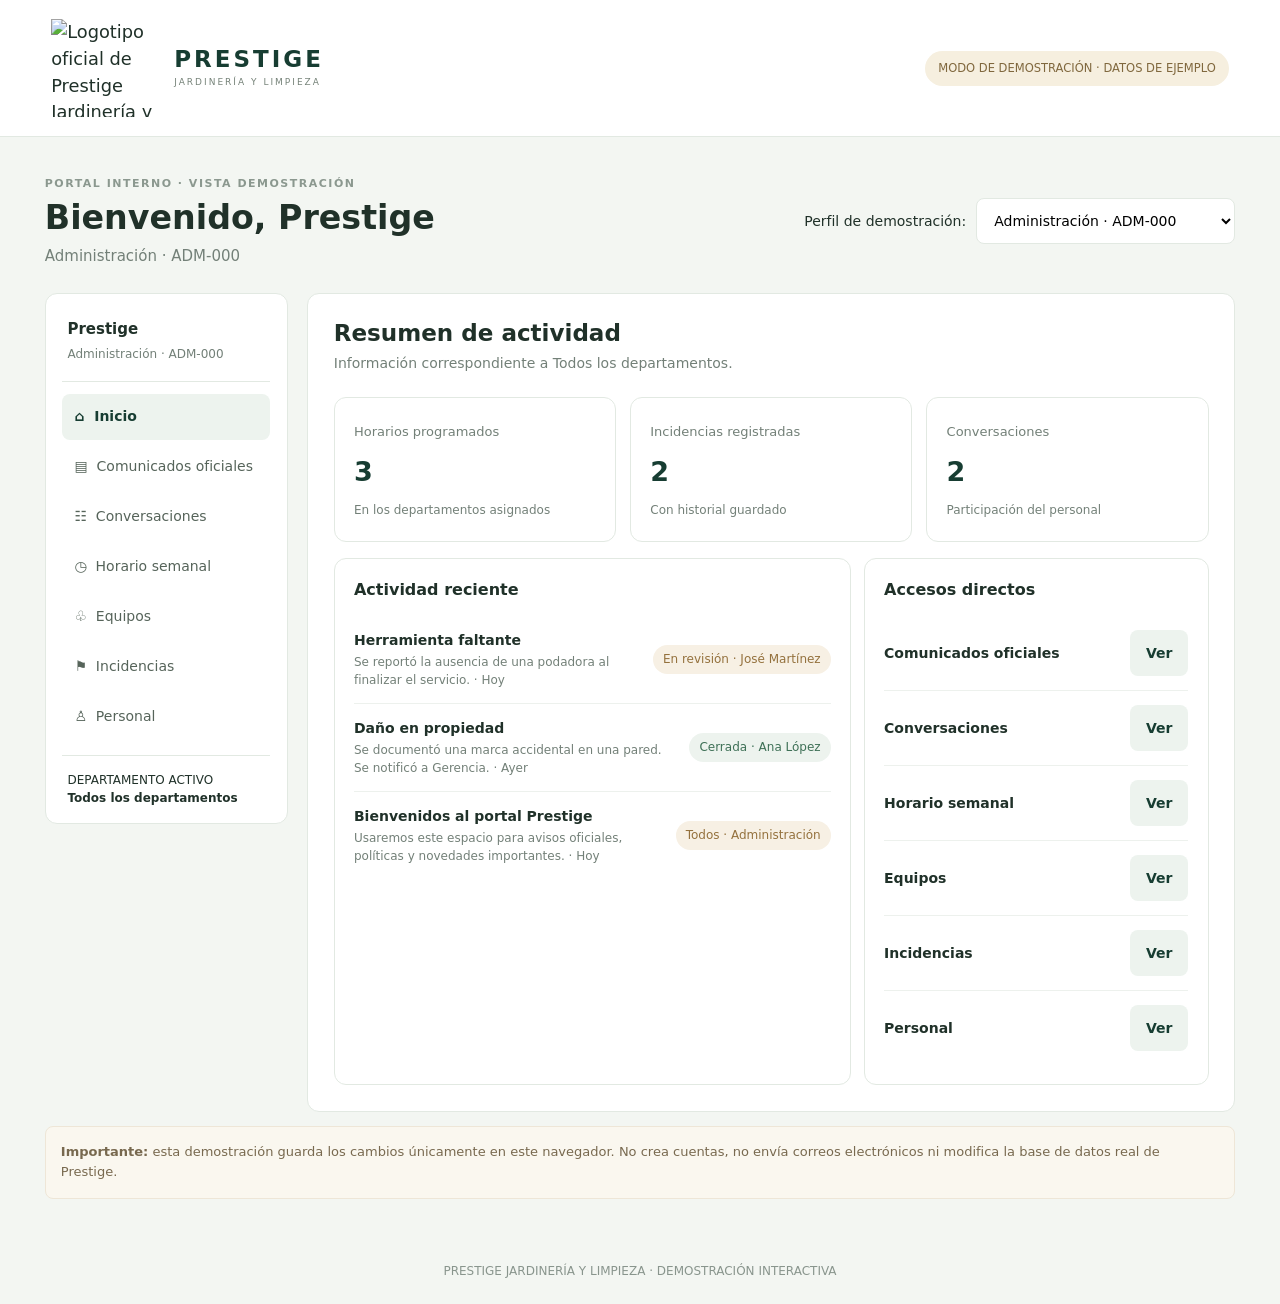
==== commit ae040394: "Corregir ortografía, acentuación y mayúsculas del portal" ====
--- a/demo.html
+++ b/demo.html
@@ -169,9 +169,9 @@
 <div id="update-banner" role="status" aria-live="polite" style="display:none;position:fixed;left:12px;right:12px;bottom:12px;z-index:20;background:#173d32;color:#fff;padding:14px 16px;border-radius:12px;box-shadow:0 8px 28px #0003;align-items:center;justify-content:space-between;gap:12px;font:600 14px/1.4 system-ui"><span>Hay una nueva versión de Prestige disponible.</span><button id="apply-update" type="button" style="border:0;border-radius:8px;padding:10px 13px;background:#f3f2ea;color:#173d32;font-weight:750;white-space:nowrap">Actualizar</button></div>
 <header class="top"><div class="brand-lockup"><img class="brand-logo" src="https://static.wixstatic.com/media/ed3d67_322c2e952aa74fa39f0e2e52d5ac2a7e~mv2.png/v1/fill/w_519,h_390,al_c,q_85,enc_avif,quality_auto/prestige_landscaping_and_cleaning_logo.png" alt="Logotipo oficial de Prestige Jardinería y Limpieza" decoding="async"><div class="brand-copy"><span class="brand-name">PRESTIGE</span><small>JARDINERÍA Y LIMPIEZA</small></div></div><span class="demo">MODO DE DEMOSTRACIÓN · DATOS DE EJEMPLO</span></header>
 <div class="wrap">
-<section class="hero"><div><div class="eyebrow">PORTAL INTERNO · VISTA PREVIA</div><h1 id="greeting">Bienvenido a Prestige</h1><div class="sub" id="subtitle">Operaciones y comunicación del equipo en un solo lugar.</div></div>
-<div class="profile"><label for="profile">Vista de perfil:</label><select id="profile"><option value="admin">Administración · ADM-000</option><option value="manager-land">Gerencia · Jardinería</option><option value="manager-clean">Gerencia · Limpieza</option><option value="super-land">Supervisor · Jardinería</option><option value="super-clean">Supervisor · Limpieza</option><option value="employee-land">Empleado · Jardinería</option><option value="employee-clean">Empleado · Limpieza</option><option value="employee-both">Empleado autorizado · Ambos</option></select></div></section>
-<div class="layout"><aside class="side"><div class="person"><b id="person-name">Prestige</b><small id="person-role">Administración · ADM-000</small></div><nav class="nav" id="nav"></nav><div class="sidefoot">DEPARTAMENTO ACTUAL<br><b id="dept-label">Todos los departamentos</b></div></aside><main class="main" id="view" aria-live="polite"></main></div>
+<section class="hero"><div><div class="eyebrow">PORTAL INTERNO · VISTA DEMOSTRACIÓN</div><h1 id="greeting">Bienvenido a Prestige</h1><div class="sub" id="subtitle">Operaciones y comunicación del equipo en un solo lugar.</div></div>
+<div class="profile"><label for="profile">Perfil de demostración:</label><select id="profile"><option value="admin">Administración · ADM-000</option><option value="manager-land">Gerencia · Jardinería</option><option value="manager-clean">Gerencia · Limpieza</option><option value="super-land">Supervisor · Jardinería</option><option value="super-clean">Supervisor · Limpieza</option><option value="employee-land">Empleado · Jardinería</option><option value="employee-clean">Empleado · Limpieza</option><option value="employee-both">Empleado autorizado · Ambos</option></select></div></section>
+<div class="layout"><aside class="side"><div class="person"><b id="person-name">Prestige</b><small id="person-role">Administración · ADM-000</small></div><nav class="nav" id="nav"></nav><div class="sidefoot">DEPARTAMENTO ACTIVO<br><b id="dept-label">Todos los departamentos</b></div></aside><main class="main" id="view" aria-live="polite"></main></div>
 <div class="notice"><b>Importante:</b> esta demostración guarda los cambios únicamente en este navegador. No crea cuentas, no envía correos electrónicos ni modifica la base de datos real de Prestige.</div>
 </div><footer>PRESTIGE JARDINERÍA Y LIMPIEZA · DEMOSTRACIÓN INTERACTIVA</footer>
 <div class="modal" id="modal"><form class="dialog" id="record-form"><h3 id="modal-title">Nuevo registro</h3><div id="fields"></div><div class="actions"><button type="button" class="btn alt" id="cancel">Cancelar</button><button class="btn" type="submit">Guardar en la demostración</button></div></form></div>
@@ -262,6 +262,12 @@
  if(u.role==="Supervisor")return x.supervisorNumber===u.number;
  return x.employeeNumber===u.number&&x.published===true;
 }
+function scheduleHistoryHtml(){
+ const u=p();if(u.role!=="Administración"&&u.role!=="Gerencia")return "";
+ const items=(db.historialHorarios||[]).filter(x=>u.role==="Administración"||u.depts.includes(x.dept)).slice(0,8);
+ if(!items.length)return "";
+ return '<section class="card" style="margin-top:14px"><h3>Historial de cambios</h3>'+items.map(x=>'<div class="row"><span><b>'+esc(x.action)+' · '+esc(x.employeeName)+'</b><small>'+esc(x.date)+' · '+esc(x.by)+' ('+esc(x.byNumber)+')</small></span><span class="tag">'+new Date(x.at).toLocaleString("es-ES")+'</span></div>').join("")+'</section>';
+}
 function renderWeeklySchedule(){
  const u=p(),days=weekDays(),start=dateKey(days[0]),end=dateKey(days[6]);
  const records=(db.horarioSemanal||[]).filter(x=>x.date>=start&&x.date<=end&&scheduleVisible(x));
@@ -274,7 +280,7 @@
   if(!list.length)return '<div class="row"><span><b>'+d.toLocaleDateString("es-US",{weekday:"long",day:"numeric",month:"short"})+'</b><small>Sin asignación publicada</small></span><span class="tag gold">Sin horario</span></div>';
   return list.map(x=>'<div class="row"><span><b>'+d.toLocaleDateString("es-US",{weekday:"long",day:"numeric",month:"short"})+' · '+esc(x.employeeName)+'</b><small>'+(x.status==="Descansa"?"Día de descanso":esc(x.startTime||"—")+" a "+esc(x.endTime||"—"))+' · '+esc(x.team||"Sin equipo")+' · Supervisor: '+esc(x.supervisorName||"Sin asignar")+'</small></span><span class="tag '+(x.status==="Descansa"?"gold":"")+'">'+esc(x.status)+(x.published?" · Publicado":" · Borrador")+'</span></div>').join("");
  }).join("");
- return header("Horario semanal",intro,actions)+nav+'<section class="card"><h3>Programación de '+weekLabel()+'</h3>'+body+'</section><div class="notice">'+(manager?"Los cambios quedan guardados en esta demostración. Solo al publicar estarán visibles para el empleado. Se conserva un registro de quién hizo cada asignación.":u.role==="Supervisor"?"Solo aparecen asignaciones de los equipos que tienes a cargo. No puedes modificar el horario oficial.":"Los horarios y cambios publicados son privados para cada empleado.")+'</div>';
+ return header("Horario semanal",intro,actions)+nav+'<section class="card"><h3>Programación de '+weekLabel()+'</h3>'+body+'</section>'+scheduleHistoryHtml()+'<div class="notice">'+(manager?"Los cambios quedan guardados en esta demostración. Solo al publicar estarán visibles para el empleado. Se conserva un registro de quién hizo cada asignación.":u.role==="Supervisor"?"Solo aparecen asignaciones de los equipos que tienes a cargo. No puedes modificar el horario oficial.":"Los horarios y cambios publicados son privados para cada empleado.")+'</div>';
 }
 function openScheduleForm(){
  pendingType="horario";
@@ -305,7 +311,7 @@
  }else if(active==="equipos"){
  html=header("Equipos de trabajo","Organización de los equipos por departamento.",allowed().includes("personal")?'<button class="btn" data-new="equipos">+ Crear equipo</button>':"")+'<section class="card"><h3>Equipos asignados</h3>'+rows(db.equipos.filter(visible))+'</section>';
  }else if(active==="incidencias"){
- html=header("Incidencias","Reportes con fotografía obligatoria y ubicación del incidente.",'<button class="btn" data-new="incidencias">+ Registrar incidencia</button>')+'<section class="card"><h3>Historial de incidencias</h3>'+incidentRows(db.incidencias.filter(visible))+'</section><div class="notice">Los reportes creados por empleados quedan identificados para que el supervisor pueda revisarlos y agregar seguimiento. En esta demostración, los avisos a Gerencia y Administración son simulados.</div>';
+ html=header("Incidencias","Informes con fotografía obligatoria y ubicación del incidente.",'<button class="btn" data-new="incidencias">+ Registrar incidencia</button>')+'<section class="card"><h3>Historial de incidencias</h3>'+incidentRows(db.incidencias.filter(visible))+'</section><div class="notice">Los informes creados por los empleados quedan identificados para que el supervisor pueda revisarlos y agregar seguimiento. En esta demostración, los avisos a Gerencia y Administración son simulados.</div>';
  }else if(active==="personal"){
  html=header("Administración de personal","Vista general de funciones y departamentos.")+'<section class="card"><h3>Directorio de ejemplo</h3>'+table(db.personal,[["number","Número"],["name","Nombre"],["role","Rol"],["dept","Departamento"],["status","Estado"]])+'</section><div class="notice">En el portal real, Administración gestionará invitaciones y permisos. Aquí no se envían invitaciones.</div>';
  }
@@ -353,7 +359,7 @@
  const openComment=e.target.closest("[data-comment-open]");if(openComment){const form=document.querySelector('[data-comment-form="'+openComment.dataset.commentOpen+'"]');if(form){form.style.display=form.style.display==="none"?"block":"none";if(form.style.display==="block")form.querySelector("textarea").focus()}return}
  const review=e.target.closest("[data-review]");if(review){openIncidentReview(review.dataset.review);return}
  const week=e.target.closest("[data-week]");if(week){scheduleWeekStart.setDate(scheduleWeekStart.getDate()+Number(week.dataset.week));render();return}
- const copy=e.target.closest("[data-copy-week]");if(copy){if(!canManageSchedule())return;const from=new Date(scheduleWeekStart);from.setDate(from.getDate()-7);const a=dateKey(from),b=dateKey(new Date(from.getTime()+6*86400000));const prior=db.horarioSemanal.filter(x=>x.date>=a&&x.date<=b&&p().depts.includes(x.dept));prior.forEach(x=>{const d=new Date(x.date+"T12:00:00");d.setDate(d.getDate()+7);const y={...x,id:Date.now()+Math.random(),date:dateKey(d),published:false,createdBy:p().number,createdByName:p().name,updatedAt:new Date().toISOString()};const i=db.horarioSemanal.findIndex(z=>z.employeeNumber===y.employeeNumber&&z.date===y.date);if(i>=0)db.horarioSemanal[i]=y;else db.horarioSemanal.push(y)});save();render();alert(prior.length?"Se copió la programación anterior como borrador. Revisa y publícala.":"No hay asignaciones en la semana anterior para copiar.");return}
+ const copy=e.target.closest("[data-copy-week]");if(copy){if(!canManageSchedule())return;const from=new Date(scheduleWeekStart);from.setDate(from.getDate()-7);const a=dateKey(from),b=dateKey(new Date(from.getTime()+6*86400000));const prior=db.horarioSemanal.filter(x=>x.date>=a&&x.date<=b&&p().depts.includes(x.dept));prior.forEach(x=>{const d=new Date(x.date+"T12:00:00");d.setDate(d.getDate()+7);const y={...x,id:Date.now()+Math.random(),date:dateKey(d),published:false,createdBy:p().number,createdByName:p().name,updatedAt:new Date().toISOString()};db.historialHorarios.unshift({id:Date.now()+Math.random(),employeeNumber:y.employeeNumber,employeeName:y.employeeName,date:y.date,dept:y.dept,action:"Horario copiado de la semana anterior",by:p().name,byNumber:p().number,role:p().role,at:new Date().toISOString()});const i=db.horarioSemanal.findIndex(z=>z.employeeNumber===y.employeeNumber&&z.date===y.date);if(i>=0)db.horarioSemanal[i]=y;else db.horarioSemanal.push(y)});save();render();alert(prior.length?"Se copió la programación anterior como borrador. Revisa y publícala.":"No hay asignaciones en la semana anterior para copiar.");return}
  const publish=e.target.closest("[data-publish-week]");if(publish){if(!canManageSchedule())return;const a=dateKey(scheduleWeekStart),b=dateKey(weekDays()[6]);let n=0;db.horarioSemanal.forEach(x=>{if(x.date>=a&&x.date<=b&&(p().role==="Administración"||p().depts.includes(x.dept))){x.published=true;x.publishedBy=p().number;x.publishedByName=p().name;x.publishedAt=new Date().toISOString();db.historialHorarios.unshift({id:Date.now()+n,employeeNumber:x.employeeNumber,employeeName:x.employeeName,date:x.date,dept:x.dept,action:"Horario publicado",by:p().name,byNumber:p().number,role:p().role,at:new Date().toISOString()});n++}});save();render();alert(n?"Horario publicado. Los empleados podrán consultar únicamente sus propias asignaciones.":"No hay asignaciones para publicar.");return}
  const add=e.target.closest("[data-new]");if(add){if(add.dataset.new==="horario")openScheduleForm();else openForm(add.dataset.new)}
 });
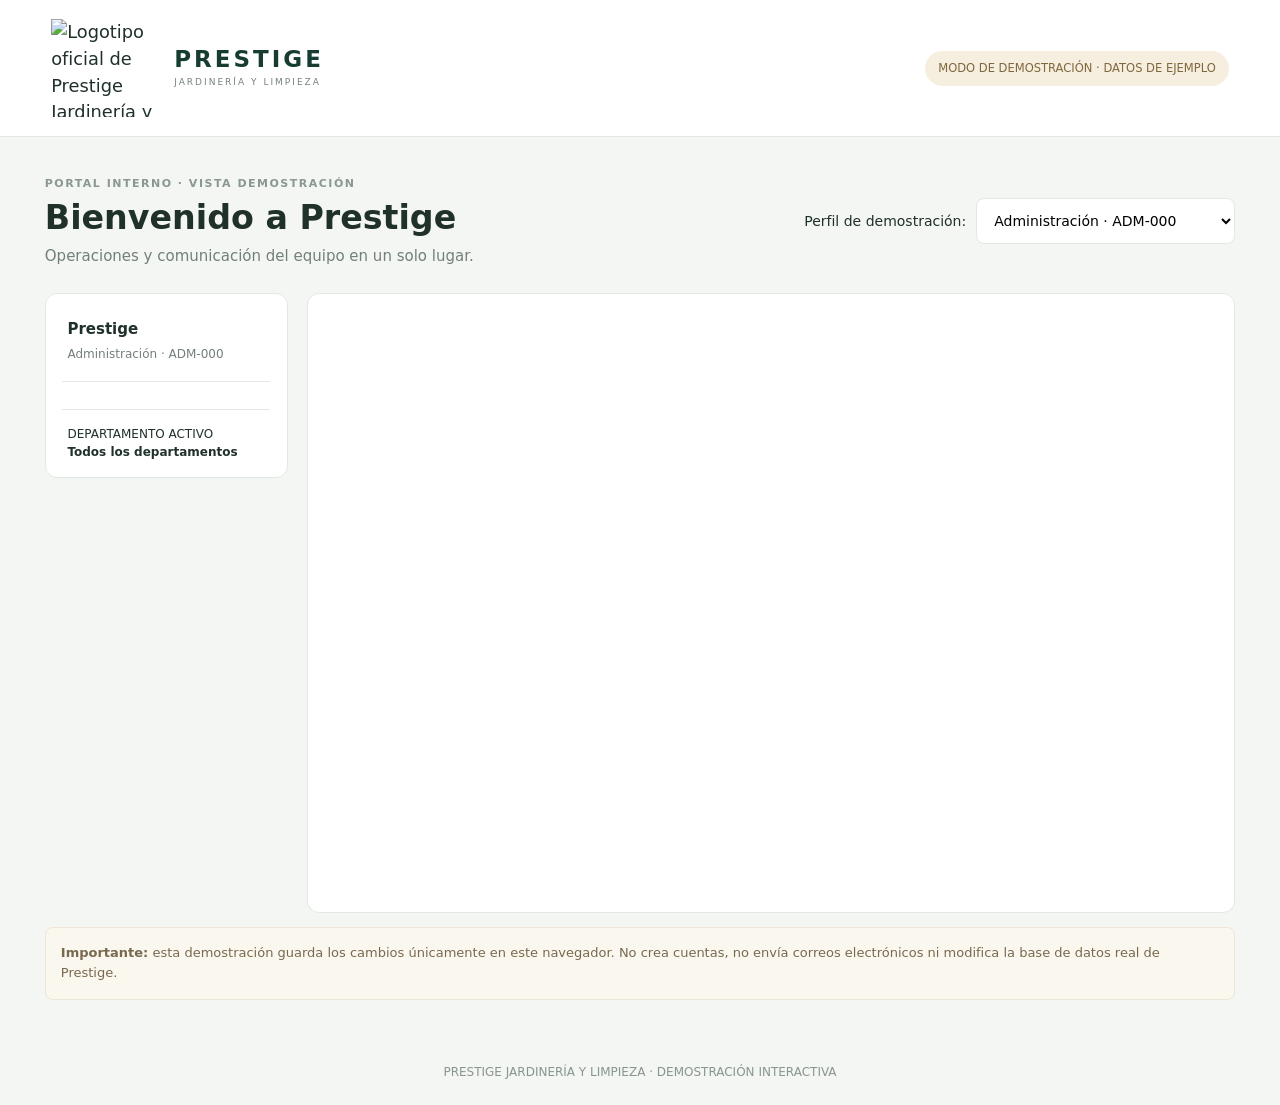
==== commit 15cac9e9: "Capitalizar días y meses en horario semanal" ====
--- a/demo.html
+++ b/demo.html
@@ -253,7 +253,7 @@
 
 function dateKey(d){const local=new Date(d.getTime()-d.getTimezoneOffset()*60000);return local.toISOString().slice(0,10)}
 function weekDays(){return Array.from({length:7},(_,i)=>{const d=new Date(scheduleWeekStart);d.setDate(d.getDate()+i);return d})}
-function weekLabel(){const ds=weekDays();return ds[0].toLocaleDateString("es-US",{day:"numeric",month:"short"})+" – "+ds[6].toLocaleDateString("es-US",{day:"numeric",month:"short",year:"numeric"})}
+function capitalizeDateLabel(value){return value.replace(/(^|[\\s,–·])([a-záéíóúüñ])/gi,(_,separator,letter)=>separator+letter.toLocaleUpperCase("es"))}\nfunction formatScheduleDate(date,options){return capitalizeDateLabel(date.toLocaleDateString("es-US",options))}\nfunction weekLabel(){const ds=weekDays();return formatScheduleDate(ds[0],{day:"numeric",month:"short"})+" – "+formatScheduleDate(ds[6],{day:"numeric",month:"short",year:"numeric"})}
 function canManageSchedule(){return p().role==="Administración"||p().role==="Gerencia"}
 function scheduleVisible(x){
  const u=p();
@@ -277,8 +277,8 @@
  const intro=manager?"Asigna días de trabajo y descanso, Equipo, supervisor y horas. Publica para que cada empleado vea únicamente su propio horario.":u.role==="Supervisor"?"Consulta los días y turnos de los empleados asignados a tus equipos.":"Aquí puedes consultar únicamente tus días, horas, Equipo y supervisor asignado.";
  const body=days.map(d=>{
   const key=dateKey(d),list=records.filter(x=>x.date===key);
-  if(!list.length)return '<div class="row"><span><b>'+d.toLocaleDateString("es-US",{weekday:"long",day:"numeric",month:"short"})+'</b><small>Sin asignación publicada</small></span><span class="tag gold">Sin horario</span></div>';
-  return list.map(x=>'<div class="row"><span><b>'+d.toLocaleDateString("es-US",{weekday:"long",day:"numeric",month:"short"})+' · '+esc(x.employeeName)+'</b><small>'+(x.status==="Descansa"?"Día de descanso":esc(x.startTime||"—")+" a "+esc(x.endTime||"—"))+' · '+esc(x.team||"Sin equipo")+' · Supervisor: '+esc(x.supervisorName||"Sin asignar")+'</small></span><span class="tag '+(x.status==="Descansa"?"gold":"")+'">'+esc(x.status)+(x.published?" · Publicado":" · Borrador")+'</span></div>').join("");
+  if(!list.length)return '<div class="row"><span><b>'+formatScheduleDate(d,{weekday:"long",day:"numeric",month:"short"})+'</b><small>Sin asignación publicada</small></span><span class="tag gold">Sin horario</span></div>';
+  return list.map(x=>'<div class="row"><span><b>'+formatScheduleDate(d,{weekday:"long",day:"numeric",month:"short"})+' · '+esc(x.employeeName)+'</b><small>'+(x.status==="Descansa"?"Día de descanso":esc(x.startTime||"—")+" a "+esc(x.endTime||"—"))+' · '+esc(x.team||"Sin equipo")+' · Supervisor: '+esc(x.supervisorName||"Sin asignar")+'</small></span><span class="tag '+(x.status==="Descansa"?"gold":"")+'">'+esc(x.status)+(x.published?" · Publicado":" · Borrador")+'</span></div>').join("");
  }).join("");
  return header("Horario semanal",intro,actions)+nav+'<section class="card"><h3>Programación de '+weekLabel()+'</h3>'+body+'</section>'+scheduleHistoryHtml()+'<div class="notice">'+(manager?"Los cambios quedan guardados en esta demostración. Solo al publicar estarán visibles para el empleado. Se conserva un registro de quién hizo cada asignación.":u.role==="Supervisor"?"Solo aparecen asignaciones de los equipos que tienes a cargo. No puedes modificar el horario oficial.":"Los horarios y cambios publicados son privados para cada empleado.")+'</div>';
 }
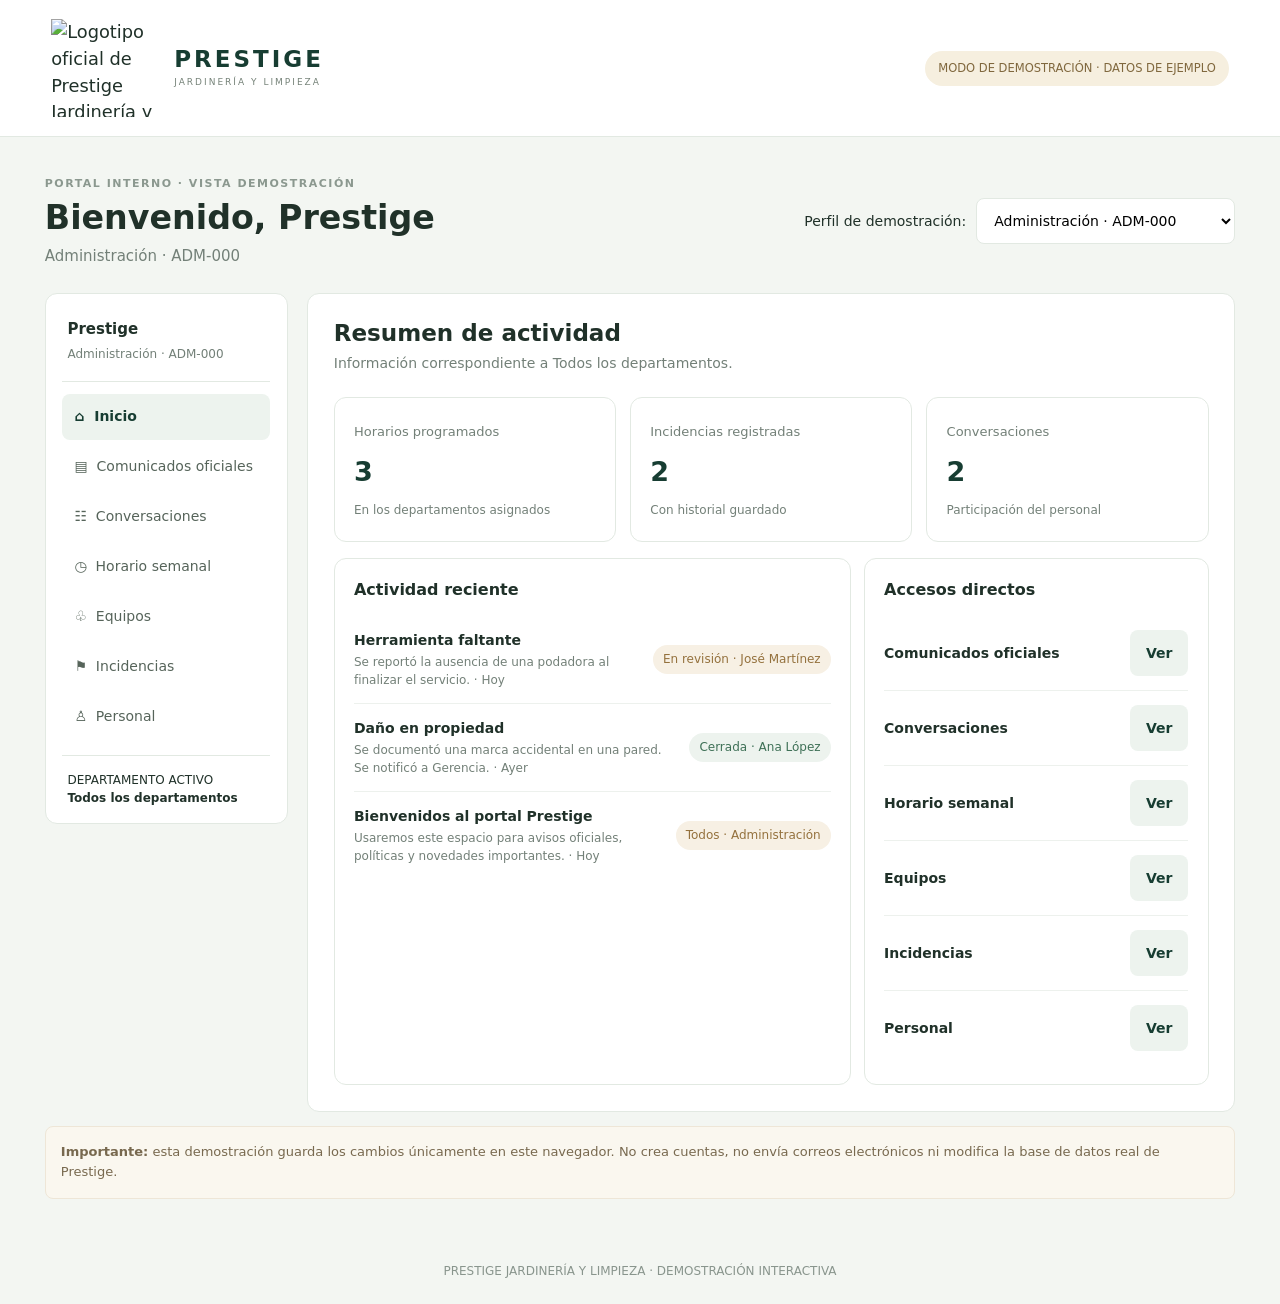
==== commit 0adfb264: "Corregir error JavaScript que dejaba demo en blanco" ====
--- a/demo.html
+++ b/demo.html
@@ -253,7 +253,9 @@
 
 function dateKey(d){const local=new Date(d.getTime()-d.getTimezoneOffset()*60000);return local.toISOString().slice(0,10)}
 function weekDays(){return Array.from({length:7},(_,i)=>{const d=new Date(scheduleWeekStart);d.setDate(d.getDate()+i);return d})}
-function capitalizeDateLabel(value){return value.replace(/(^|[\\s,–·])([a-záéíóúüñ])/gi,(_,separator,letter)=>separator+letter.toLocaleUpperCase("es"))}\nfunction formatScheduleDate(date,options){return capitalizeDateLabel(date.toLocaleDateString("es-US",options))}\nfunction weekLabel(){const ds=weekDays();return formatScheduleDate(ds[0],{day:"numeric",month:"short"})+" – "+formatScheduleDate(ds[6],{day:"numeric",month:"short",year:"numeric"})}
+function capitalizeDateLabel(value){return value.replace(/(^|[\\s,–·])([a-záéíóúüñ])/gi,(_,separator,letter)=>separator+letter.toLocaleUpperCase("es"))}
+function formatScheduleDate(date,options){return capitalizeDateLabel(date.toLocaleDateString("es-US",options))}
+function weekLabel(){const ds=weekDays();return formatScheduleDate(ds[0],{day:"numeric",month:"short"})+" – "+formatScheduleDate(ds[6],{day:"numeric",month:"short",year:"numeric"})}
 function canManageSchedule(){return p().role==="Administración"||p().role==="Gerencia"}
 function scheduleVisible(x){
  const u=p();
